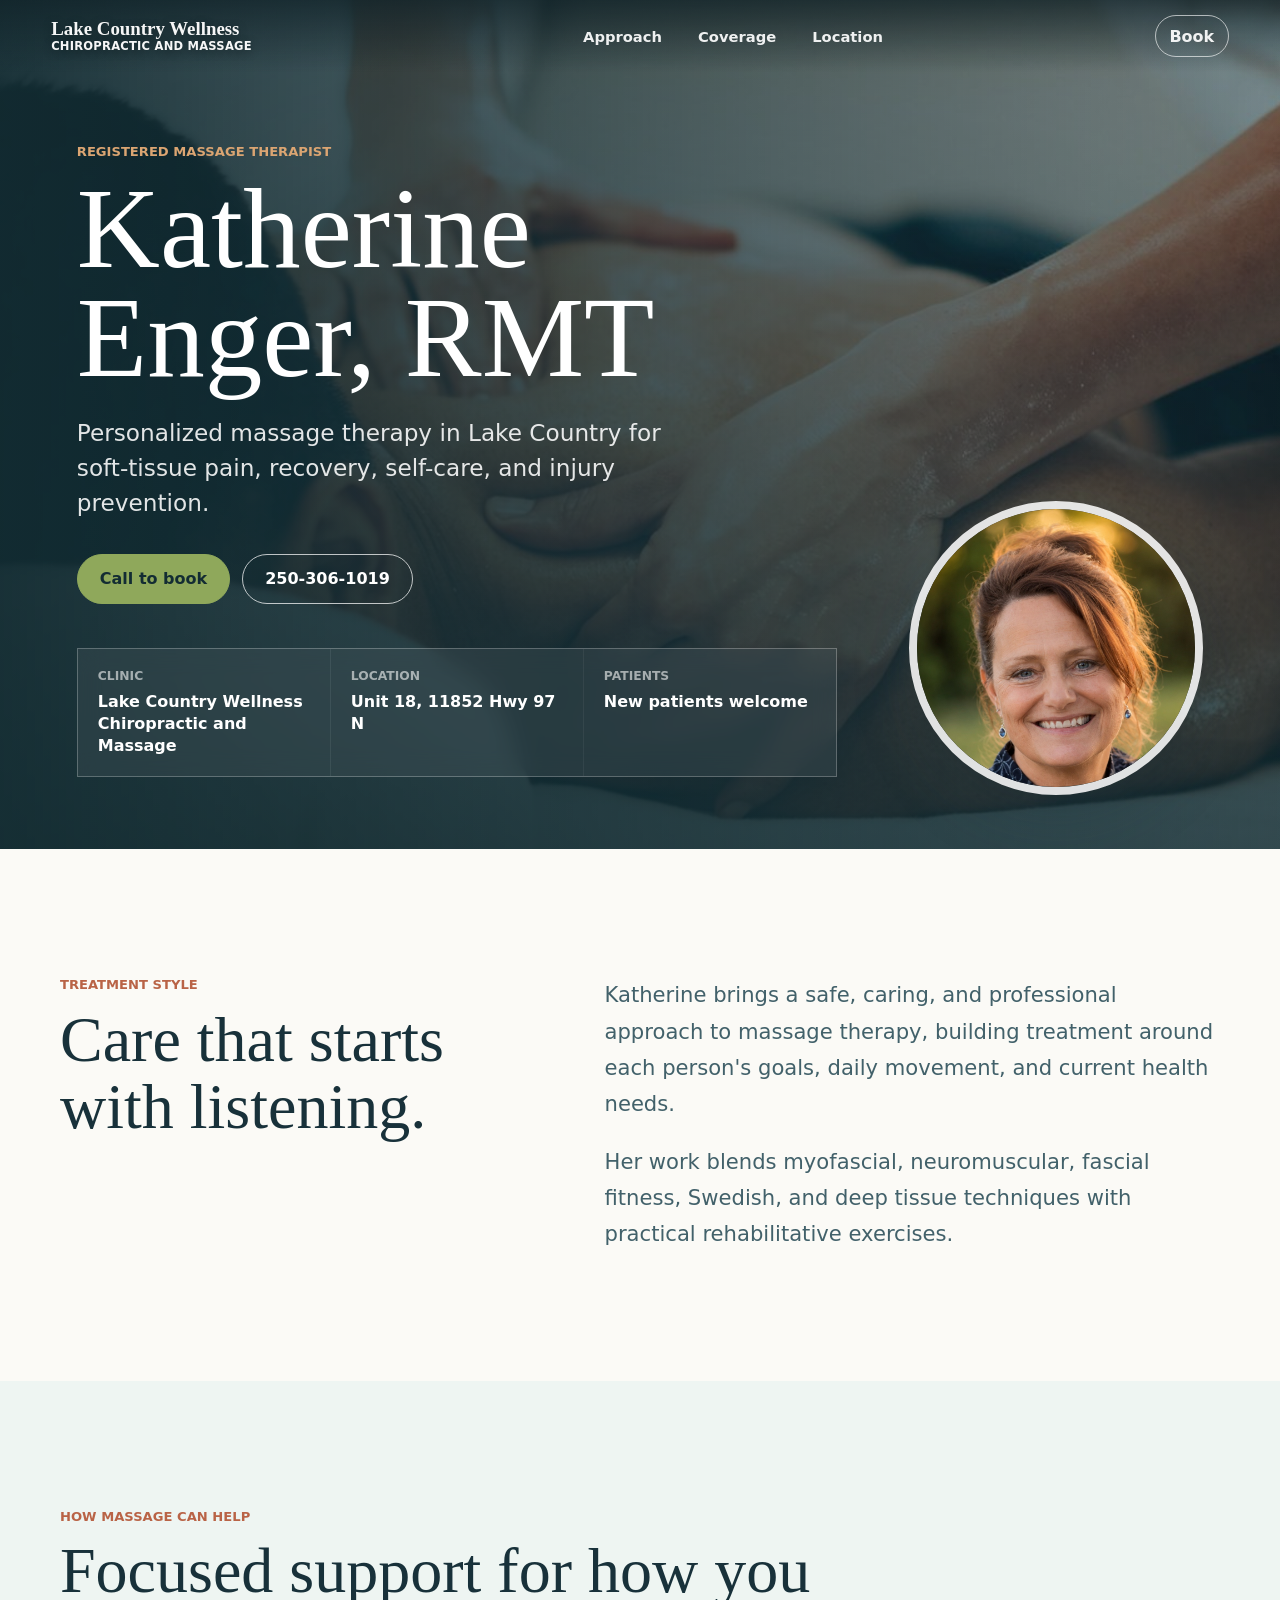
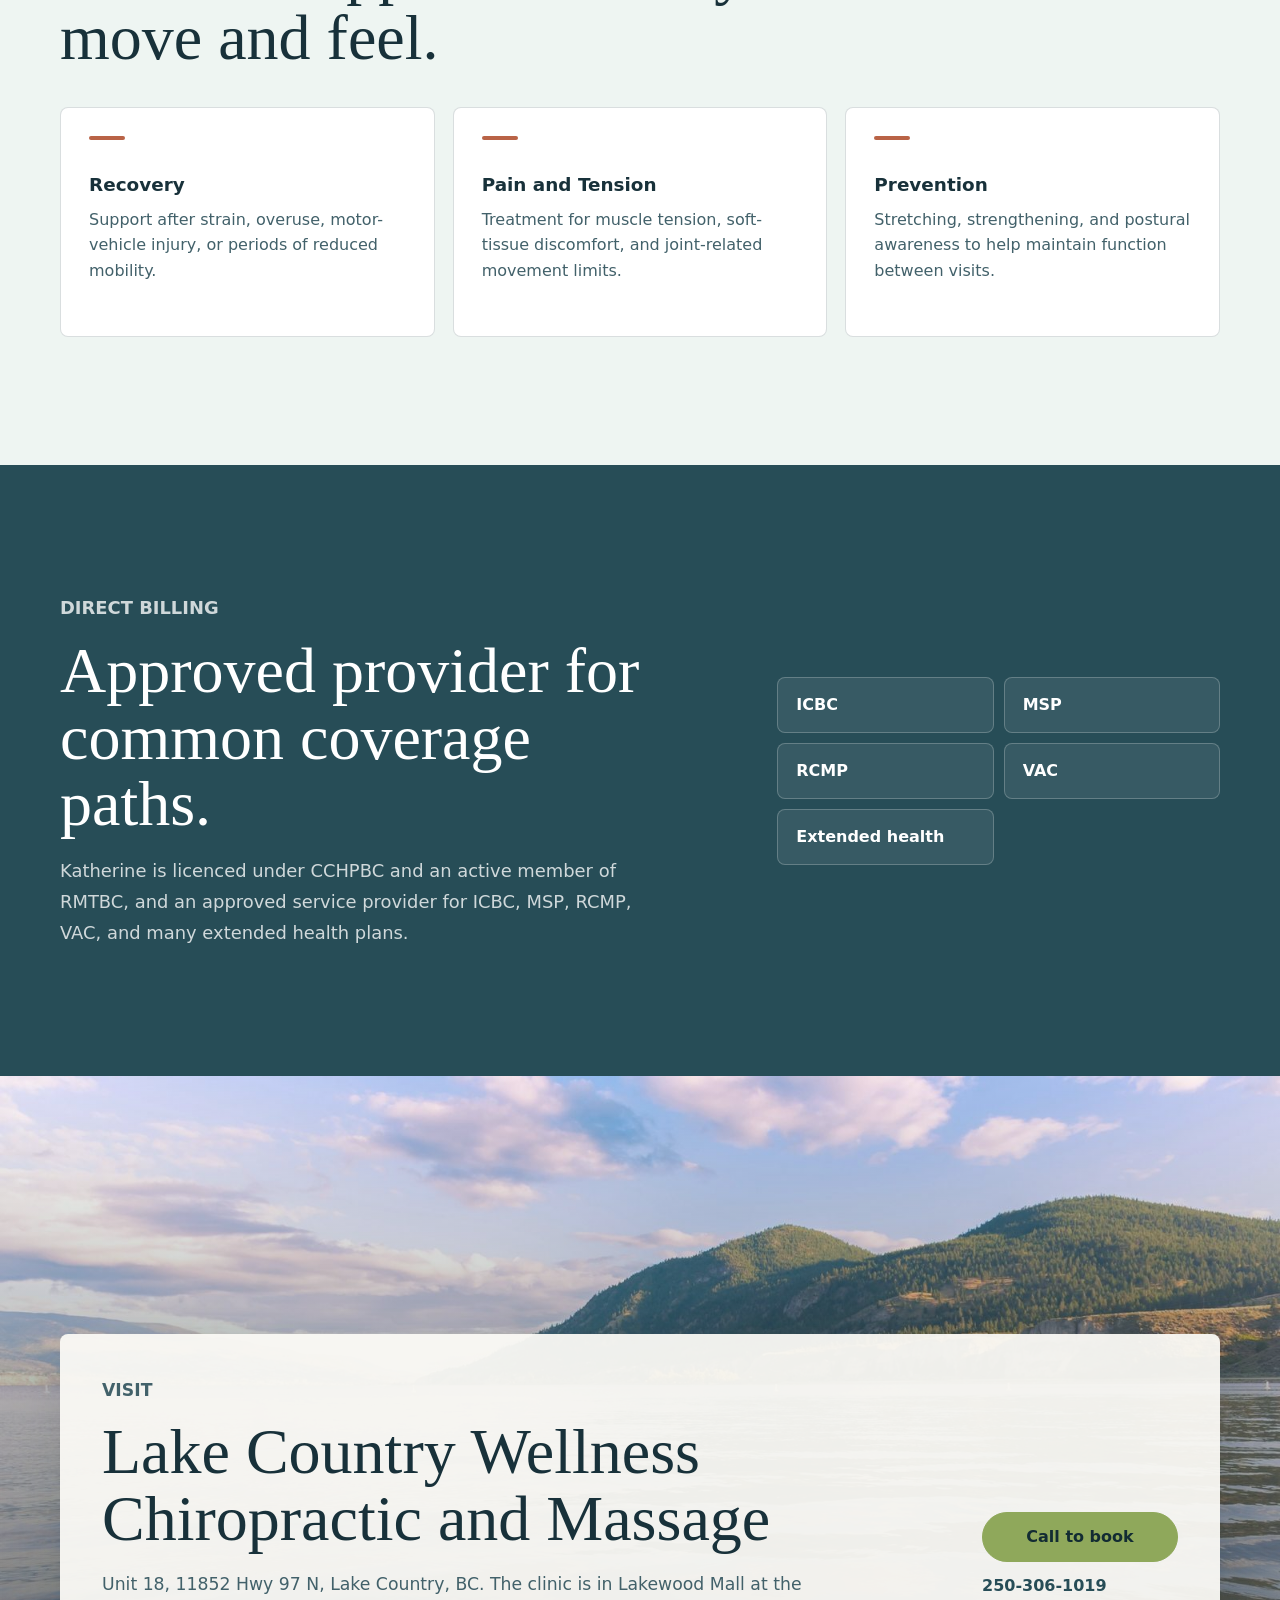
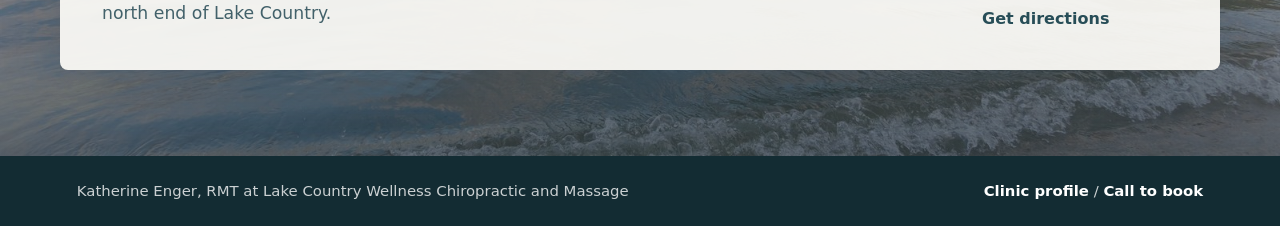
==== katherine-enger-rmt-single-file.html @ 4f6250fb "Add files via upload" ====
<!doctype html>
<html lang="en-CA">
  <head>
    <meta charset="utf-8">
    <meta name="viewport" content="width=device-width, initial-scale=1">
    <title>Katherine Enger, RMT | Lake Country Massage Therapy</title>
    <meta
      name="description"
      content="Registered massage therapy with Katherine Enger, RMT at Lake Country Wellness Chiropractic and Massage in Lake Country, BC."
    >
    <meta property="og:title" content="Katherine Enger, RMT">
    <meta
      property="og:description"
      content="Personalized registered massage therapy in Lake Country, BC."
    >
    <meta property="og:type" content="website">
    <meta property="og:image" content="[data-uri]">
    <link rel="icon" href="[data-uri]">
    <style>
:root {
  --ink: #18313a;
  --ink-soft: #42616a;
  --paper: #fbfaf6;
  --mist: #eef5f2;
  --sage: #8fa85b;
  --teal: #416c75;
  --teal-deep: #274d57;
  --clay: #b96346;
  --white: #ffffff;
  --line: rgba(24, 49, 58, 0.16);
  --shadow: 0 24px 60px rgba(24, 49, 58, 0.2);
}

* {
  box-sizing: border-box;
}

html {
  scroll-behavior: smooth;
}

body {
  margin: 0;
  background: var(--paper);
  color: var(--ink);
  font-family: Inter, ui-sans-serif, system-ui, -apple-system, BlinkMacSystemFont, "Segoe UI", sans-serif;
  letter-spacing: 0;
}

body::selection {
  background: var(--sage);
  color: var(--ink);
}

a {
  color: inherit;
  text-decoration: none;
}

img {
  display: block;
  max-width: 100%;
}

.site-header {
  position: fixed;
  top: 0;
  left: 0;
  z-index: 20;
  display: grid;
  grid-template-columns: auto 1fr auto;
  align-items: center;
  gap: 24px;
  width: 100%;
  min-height: 72px;
  padding: 14px clamp(18px, 4vw, 56px);
  color: var(--white);
  background: linear-gradient(180deg, rgba(16, 34, 40, 0.74), rgba(16, 34, 40, 0));
}

.brand {
  display: inline-flex;
  align-items: center;
  width: 260px;
  min-width: 210px;
}

.brand-text {
  display: grid;
  gap: 2px;
  color: rgba(255, 255, 255, 0.96);
  font-family: Georgia, "Times New Roman", serif;
  font-size: 1.18rem;
  font-weight: 700;
  line-height: 1;
  text-shadow: 0 2px 10px rgba(0, 0, 0, 0.35);
}

.brand-text small {
  font-family: Inter, ui-sans-serif, system-ui, -apple-system, BlinkMacSystemFont, "Segoe UI", sans-serif;
  font-size: 0.72rem;
  font-weight: 800;
  letter-spacing: 0.02em;
  text-transform: uppercase;
}

nav {
  display: flex;
  justify-content: center;
  gap: clamp(18px, 3vw, 36px);
  font-size: 0.92rem;
  font-weight: 700;
}

nav a,
.header-cta {
  opacity: 0.92;
}

nav a:hover,
.header-cta:hover,
.text-link:hover {
  opacity: 1;
  text-decoration: underline;
  text-underline-offset: 5px;
}

.header-cta {
  display: inline-flex;
  align-items: center;
  justify-content: center;
  min-width: 74px;
  min-height: 42px;
  border: 1px solid rgba(255, 255, 255, 0.68);
  border-radius: 999px;
  font-weight: 800;
}

.hero {
  position: relative;
  min-height: 88vh;
  padding: clamp(112px, 16vh, 180px) clamp(20px, 6vw, 84px) clamp(56px, 8vh, 96px);
  overflow: hidden;
  color: var(--white);
}

.hero-bg,
.hero-overlay {
  position: absolute;
  inset: 0;
}

.hero-bg {
  background-image: url("[data-uri]");
  background-position: center;
  background-size: cover;
  transform: scale(1.02);
}

.hero-overlay {
  background:
    linear-gradient(90deg, rgba(18, 43, 49, 0.92), rgba(18, 43, 49, 0.64) 44%, rgba(18, 43, 49, 0.2)),
    linear-gradient(180deg, rgba(18, 43, 49, 0.18), rgba(18, 43, 49, 0.78));
}

.hero-content {
  position: relative;
  z-index: 2;
  max-width: 820px;
}

.eyebrow {
  margin: 0 0 14px;
  color: var(--clay);
  font-size: 0.82rem;
  font-weight: 900;
  line-height: 1.2;
  text-transform: uppercase;
}

.hero .eyebrow {
  color: #dba572;
}

h1,
h2,
h3,
p {
  margin-top: 0;
}

h1 {
  max-width: 760px;
  margin-bottom: 22px;
  font-family: Georgia, "Times New Roman", serif;
  font-size: clamp(3.4rem, 9vw, 8.6rem);
  font-weight: 500;
  line-height: 0.95;
  letter-spacing: 0;
}

h2 {
  margin-bottom: 18px;
  font-family: Georgia, "Times New Roman", serif;
  font-size: clamp(2.25rem, 5vw, 4.35rem);
  font-weight: 500;
  line-height: 1.04;
  letter-spacing: 0;
}

h3 {
  margin-bottom: 10px;
  font-size: 1.15rem;
  line-height: 1.2;
  letter-spacing: 0;
}

.hero-copy {
  max-width: 620px;
  margin-bottom: 34px;
  font-size: clamp(1.12rem, 2vw, 1.45rem);
  line-height: 1.52;
  color: rgba(255, 255, 255, 0.88);
}

.hero-actions {
  display: flex;
  flex-wrap: wrap;
  gap: 12px;
  margin-bottom: 44px;
}

.button {
  display: inline-flex;
  align-items: center;
  justify-content: center;
  min-height: 50px;
  padding: 0 22px;
  border-radius: 999px;
  font-weight: 900;
  line-height: 1;
  transition: transform 160ms ease, background-color 160ms ease, border-color 160ms ease;
}

.button:hover {
  transform: translateY(-1px);
}

.button.primary {
  border: 1px solid var(--sage);
  background: var(--sage);
  color: #132c33;
}

.button.secondary {
  border: 1px solid rgba(255, 255, 255, 0.72);
  color: var(--white);
}

.hero-facts {
  display: grid;
  grid-template-columns: repeat(3, minmax(0, 1fr));
  gap: 1px;
  max-width: 760px;
  margin: 0;
  border: 1px solid rgba(255, 255, 255, 0.2);
  background: rgba(255, 255, 255, 0.12);
  backdrop-filter: blur(12px);
}

.hero-facts div {
  min-height: 96px;
  padding: 20px;
  background: rgba(14, 35, 41, 0.28);
}

.hero-facts dt {
  margin-bottom: 8px;
  color: rgba(255, 255, 255, 0.58);
  font-size: 0.77rem;
  font-weight: 900;
  text-transform: uppercase;
}

.hero-facts dd {
  margin: 0;
  font-weight: 800;
  line-height: 1.35;
}

.portrait {
  position: absolute;
  right: clamp(22px, 6vw, 88px);
  bottom: clamp(22px, 6vh, 70px);
  z-index: 3;
  width: clamp(172px, 23vw, 300px);
  margin: 0;
  border: 8px solid rgba(255, 255, 255, 0.86);
  border-radius: 999px;
  box-shadow: var(--shadow);
  overflow: hidden;
}

.section {
  padding: clamp(70px, 10vw, 132px) 0;
}

.section-inner {
  width: min(1160px, calc(100% - 40px));
  margin: 0 auto;
}

.two-column {
  display: grid;
  grid-template-columns: minmax(0, 0.85fr) minmax(0, 1.15fr);
  gap: clamp(32px, 7vw, 96px);
  align-items: start;
}

.lead-copy {
  color: var(--ink-soft);
  font-size: clamp(1.05rem, 2vw, 1.32rem);
  line-height: 1.72;
}

.lead-copy p:last-child,
.coverage-copy p:last-child,
.location-panel p:last-child,
.service-card p:last-child,
.site-footer p:last-child {
  margin-bottom: 0;
}

.services {
  background: var(--mist);
}

.section-heading {
  max-width: 760px;
  margin-bottom: 36px;
}

.service-grid {
  display: grid;
  grid-template-columns: repeat(3, minmax(0, 1fr));
  gap: 18px;
}

.service-card {
  min-height: 230px;
  padding: 28px;
  border: 1px solid var(--line);
  border-radius: 8px;
  background: var(--white);
}

.service-icon {
  display: block;
  width: 36px;
  height: 4px;
  margin-bottom: 34px;
  border-radius: 99px;
  background: var(--clay);
}

.service-card p {
  color: var(--ink-soft);
  line-height: 1.62;
}

.coverage {
  background: var(--teal-deep);
  color: var(--white);
}

.coverage-layout {
  display: grid;
  grid-template-columns: minmax(0, 1fr) minmax(280px, 0.72fr);
  gap: clamp(32px, 8vw, 110px);
  align-items: center;
}

.coverage-copy p {
  max-width: 700px;
  color: rgba(255, 255, 255, 0.78);
  font-size: 1.12rem;
  line-height: 1.72;
}

.coverage-list {
  display: grid;
  grid-template-columns: repeat(2, minmax(0, 1fr));
  gap: 10px;
  margin: 0;
  padding: 0;
  list-style: none;
}

.coverage-list li {
  min-height: 56px;
  padding: 17px 18px;
  border: 1px solid rgba(255, 255, 255, 0.22);
  border-radius: 8px;
  background: rgba(255, 255, 255, 0.08);
  font-weight: 850;
}

.location {
  position: relative;
  min-height: 680px;
  display: grid;
  align-items: end;
  padding: 0;
  overflow: hidden;
}

.location-photo {
  position: absolute;
  inset: 0;
  background-image:
    linear-gradient(180deg, rgba(251, 250, 246, 0.14), rgba(24, 49, 58, 0.68)),
    url("[data-uri]");
  background-position: center;
  background-size: cover;
}

.location-panel {
  position: relative;
  z-index: 2;
  display: grid;
  grid-template-columns: minmax(0, 1fr) auto;
  gap: 28px;
  align-items: end;
  margin-bottom: clamp(36px, 8vw, 86px);
  padding: clamp(26px, 4vw, 42px);
  border-radius: 8px;
  background: rgba(251, 250, 246, 0.94);
  box-shadow: var(--shadow);
}

.location-panel p {
  max-width: 740px;
  color: var(--ink-soft);
  font-size: 1.08rem;
  line-height: 1.68;
}

.contact-stack {
  display: grid;
  justify-items: start;
  gap: 14px;
  min-width: 196px;
}

.contact-stack .button {
  width: 100%;
}

.text-link {
  color: var(--teal-deep);
  font-weight: 900;
}

.site-footer {
  display: flex;
  flex-wrap: wrap;
  justify-content: space-between;
  gap: 14px;
  padding: 26px clamp(20px, 6vw, 84px);
  color: rgba(255, 255, 255, 0.78);
  background: #132c33;
  font-size: 0.93rem;
}

.site-footer p {
  margin: 0;
}

.site-footer a {
  color: var(--white);
  font-weight: 800;
}

@media (max-width: 920px) {
  .site-header {
    grid-template-columns: auto 1fr;
    min-height: 66px;
  }

  .brand {
    width: 220px;
    min-width: 180px;
  }

  nav {
    display: none;
  }

  .header-cta {
    justify-self: end;
  }

  .hero {
    min-height: auto;
    padding-top: 112px;
  }

  .hero-overlay {
    background:
      linear-gradient(180deg, rgba(18, 43, 49, 0.88), rgba(18, 43, 49, 0.5) 48%, rgba(18, 43, 49, 0.86)),
      linear-gradient(90deg, rgba(18, 43, 49, 0.64), rgba(18, 43, 49, 0.34));
  }

  .portrait {
    position: relative;
    right: auto;
    bottom: auto;
    width: min(240px, 62vw);
    margin: 38px 0 0;
  }

  .hero-facts,
  .service-grid,
  .coverage-layout,
  .location-panel,
  .two-column {
    grid-template-columns: 1fr;
  }

  .location-panel {
    align-items: start;
  }
}

@media (max-width: 600px) {
  .site-header {
    gap: 12px;
    padding: 12px 16px;
  }

  .brand {
    width: 190px;
    min-width: 0;
  }

  .brand-text {
    font-size: 1rem;
  }

  .brand-text small {
    font-size: 0.62rem;
  }

  .header-cta {
    min-width: 66px;
    min-height: 40px;
  }

  .hero {
    padding: 100px 18px 48px;
  }

  h1 {
    font-size: 3.35rem;
  }

  .button {
    width: 100%;
  }

  .hero-facts div {
    min-height: 82px;
    padding: 16px;
  }

  .section-inner {
    width: min(100% - 32px, 1160px);
  }

  .section {
    padding: 58px 0;
  }

  .service-card {
    min-height: 0;
  }

  .coverage-list {
    grid-template-columns: 1fr;
  }

  .location {
    min-height: 640px;
  }

  .location-panel {
    margin-bottom: 22px;
    padding: 24px;
  }
}

</style>
  </head>
  <body>
    <header class="site-header" aria-label="Primary">
      <a class="brand" href="#top" aria-label="Katherine Enger, RMT home">
        <span class="brand-text">
          Lake Country Wellness
          <small>Chiropractic and Massage</small>
        </span>
      </a>
      <nav aria-label="Page sections">
        <a href="#approach">Approach</a>
        <a href="#coverage">Coverage</a>
        <a href="#location">Location</a>
      </nav>
      <a class="header-cta" href="tel:+12503061019">Book</a>
    </header>

    <main id="top">
      <section class="hero" aria-labelledby="hero-title">
        <div class="hero-bg" role="img" aria-label="Registered massage therapy treatment"></div>
        <div class="hero-overlay"></div>
        <div class="hero-content">
          <p class="eyebrow">Registered Massage Therapist</p>
          <h1 id="hero-title">Katherine Enger, RMT</h1>
          <p class="hero-copy">
            Personalized massage therapy in Lake Country for soft-tissue pain,
            recovery, self-care, and injury prevention.
          </p>
          <div class="hero-actions" aria-label="Booking actions">
            <a class="button primary" href="tel:+12503061019">Call to book</a>
            <a class="button secondary" href="tel:+12503061019">250-306-1019</a>
          </div>
          <dl class="hero-facts" aria-label="Practice details">
            <div>
              <dt>Clinic</dt>
              <dd>Lake Country Wellness Chiropractic and Massage</dd>
            </div>
            <div>
              <dt>Location</dt>
              <dd>Unit 18, 11852 Hwy 97 N</dd>
            </div>
            <div>
              <dt>Patients</dt>
              <dd>New patients welcome</dd>
            </div>
          </dl>
        </div>
        <figure class="portrait">
          <img src="[data-uri]" alt="Katherine Enger, registered massage therapist">
        </figure>
      </section>

      <section id="approach" class="section intro">
        <div class="section-inner two-column">
          <div>
            <p class="eyebrow">Treatment Style</p>
            <h2>Care that starts with listening.</h2>
          </div>
          <div class="lead-copy">
            <p>
              Katherine brings a safe, caring, and professional approach to massage
              therapy, building treatment around each person's goals, daily movement,
              and current health needs.
            </p>
            <p>
              Her work blends myofascial, neuromuscular, fascial fitness, Swedish,
              and deep tissue techniques with practical rehabilitative exercises.
            </p>
          </div>
        </div>
      </section>

      <section class="section services" aria-labelledby="services-title">
        <div class="section-inner">
          <div class="section-heading">
            <p class="eyebrow">How Massage Can Help</p>
            <h2 id="services-title">Focused support for how you move and feel.</h2>
          </div>
          <div class="service-grid">
            <article class="service-card">
              <span class="service-icon" aria-hidden="true"></span>
              <h3>Recovery</h3>
              <p>Support after strain, overuse, motor-vehicle injury, or periods of reduced mobility.</p>
            </article>
            <article class="service-card">
              <span class="service-icon" aria-hidden="true"></span>
              <h3>Pain and Tension</h3>
              <p>Treatment for muscle tension, soft-tissue discomfort, and joint-related movement limits.</p>
            </article>
            <article class="service-card">
              <span class="service-icon" aria-hidden="true"></span>
              <h3>Prevention</h3>
              <p>Stretching, strengthening, and postural awareness to help maintain function between visits.</p>
            </article>
          </div>
        </div>
      </section>

      <section id="coverage" class="section coverage" aria-labelledby="coverage-title">
        <div class="section-inner coverage-layout">
          <div class="coverage-copy">
            <p class="eyebrow">Direct Billing</p>
            <h2 id="coverage-title">Approved provider for common coverage paths.</h2>
            <p>
              Katherine is licenced under CCHPBC and an active member of RMTBC,
              and an approved service provider for ICBC, MSP, RCMP, VAC, and many
              extended health plans.
            </p>
          </div>
          <ul class="coverage-list" aria-label="Coverage options">
            <li>ICBC</li>
            <li>MSP</li>
            <li>RCMP</li>
            <li>VAC</li>
            <li>Extended health</li>
          </ul>
        </div>
      </section>

      <section id="location" class="section location" aria-labelledby="location-title">
        <div class="location-photo" role="img" aria-label="Okanagan lake landscape"></div>
        <div class="section-inner location-panel">
          <div>
            <p class="eyebrow">Visit</p>
            <h2 id="location-title">Lake Country Wellness Chiropractic and Massage</h2>
            <p>
              Unit 18, 11852 Hwy 97 N, Lake Country, BC. The clinic is in Lakewood
              Mall at the north end of Lake Country.
            </p>
          </div>
          <div class="contact-stack">
            <a class="button primary" href="tel:+12503061019">Call to book</a>
            <a class="text-link" href="tel:+12503061019">250-306-1019</a>
            <a
              class="text-link"
              href="https://www.google.com/maps/search/?api=1&query=Unit+18+11852+HWY+97+N+Lake+Country+BC+V4V+1E3"
            >Get directions</a>
          </div>
        </div>
      </section>
    </main>

    <footer class="site-footer">
      <p>Katherine Enger, RMT at Lake Country Wellness Chiropractic and Massage</p>
      <p>
        <a href="https://lakecountryspineandwellness.com/therapists">Clinic profile</a>
        <span aria-hidden="true"> / </span>
        <a href="tel:+12503061019">Call to book</a>
      </p>
    </footer>
  </body>
</html>
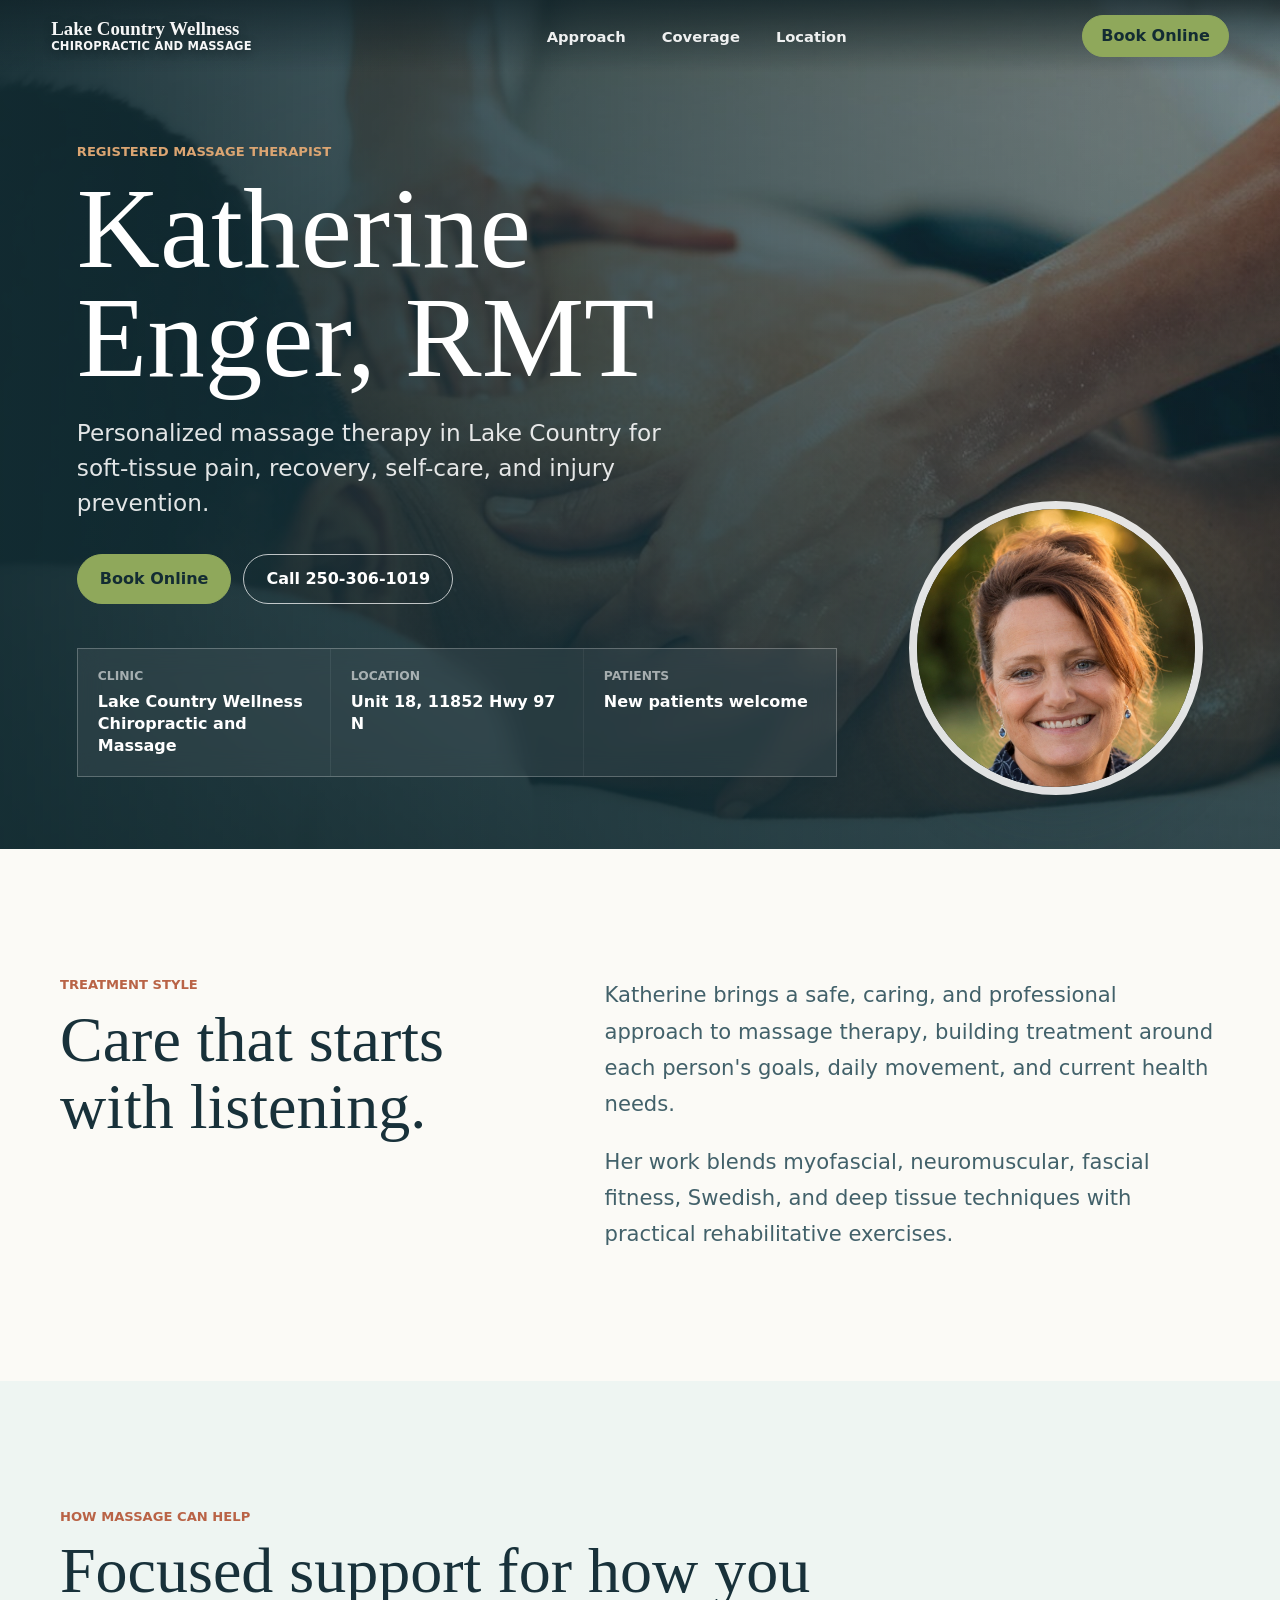
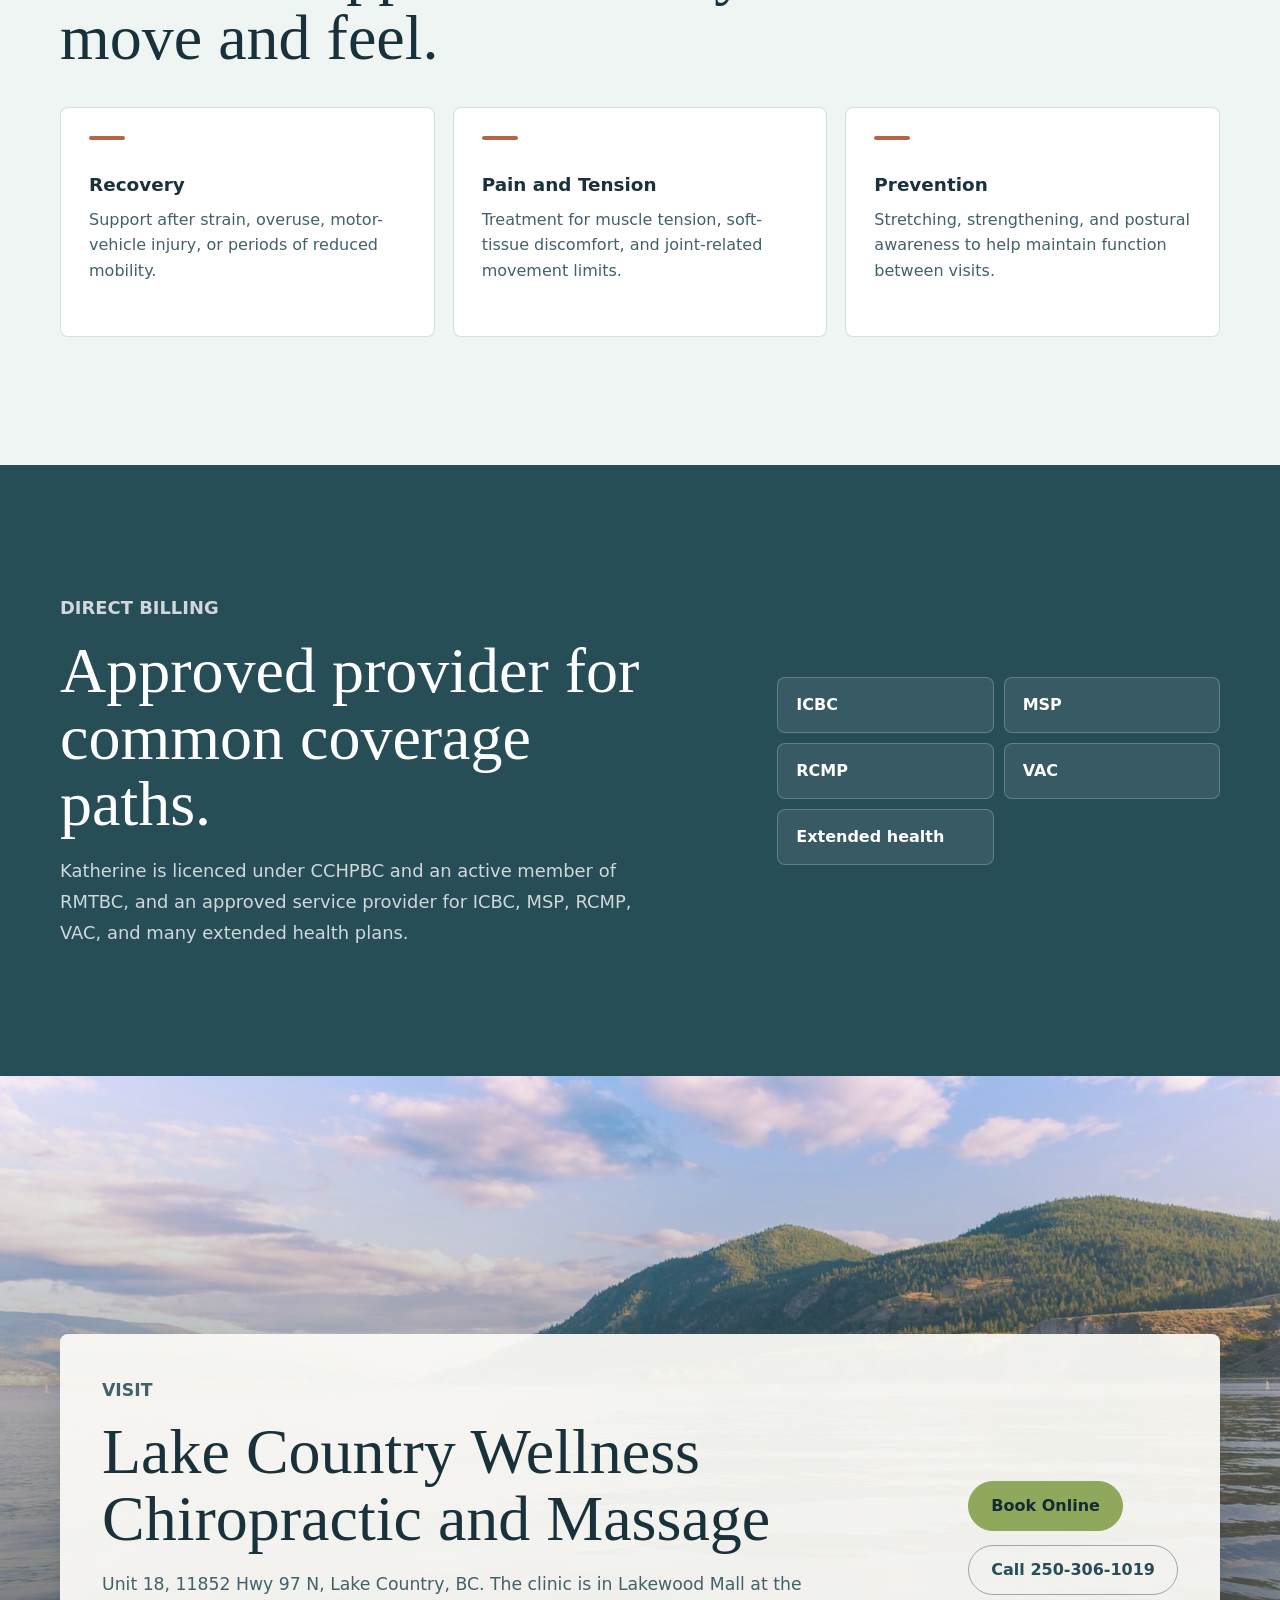
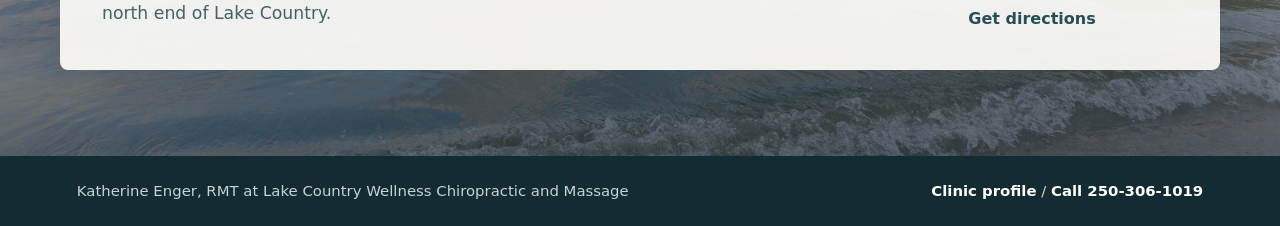
==== commit 5343314f: "Fix asset paths and booking links" ====
--- a/katherine-enger-rmt-single-file.html
+++ b/katherine-enger-rmt-single-file.html
@@ -112,13 +112,11 @@
   font-weight: 700;
 }
 
-nav a,
-.header-cta {
+nav a {
   opacity: 0.92;
 }
 
 nav a:hover,
-.header-cta:hover,
 .text-link:hover {
   opacity: 1;
   text-decoration: underline;
@@ -129,11 +127,23 @@
   display: inline-flex;
   align-items: center;
   justify-content: center;
-  min-width: 74px;
+  min-width: 0;
   min-height: 42px;
-  border: 1px solid rgba(255, 255, 255, 0.68);
+  padding: 0 18px;
+  border: 1px solid var(--sage);
   border-radius: 999px;
-  font-weight: 800;
+  background: var(--sage);
+  color: #132c33;
+  font-weight: 900;
+  line-height: 1;
+  white-space: nowrap;
+  transition: transform 160ms ease, background-color 160ms ease, border-color 160ms ease;
+}
+
+.header-cta:hover {
+  opacity: 1;
+  text-decoration: none;
+  transform: translateY(-1px);
 }
 
 .hero {
@@ -239,6 +249,7 @@
   border-radius: 999px;
   font-weight: 900;
   line-height: 1;
+  white-space: nowrap;
   transition: transform 160ms ease, background-color 160ms ease, border-color 160ms ease;
 }
 
@@ -246,14 +257,17 @@
   transform: translateY(-1px);
 }
 
-.button.primary {
+.button.primary,
+.button.booking-button {
   border: 1px solid var(--sage);
   background: var(--sage);
   color: #132c33;
 }
 
-.button.secondary {
+.button.secondary,
+.button.call-button {
   border: 1px solid rgba(255, 255, 255, 0.72);
+  background: transparent;
   color: var(--white);
 }
 
@@ -453,7 +467,12 @@
 }
 
 .contact-stack .button {
-  width: 100%;
+  width: auto;
+}
+
+.location-panel .button.call-button {
+  border-color: rgba(39, 77, 87, 0.44);
+  color: var(--teal-deep);
 }
 
 .text-link {
@@ -552,8 +571,10 @@
   }
 
   .header-cta {
-    min-width: 66px;
+    min-width: 0;
     min-height: 40px;
+    padding: 0 14px;
+    font-size: 0.9rem;
   }
 
   .hero {
@@ -614,7 +635,7 @@
         <a href="#coverage">Coverage</a>
         <a href="#location">Location</a>
       </nav>
-      <a class="header-cta" href="tel:+12503061019">Book</a>
+      <a class="header-cta" href="https://katherineengerrmt.janeapp.com/" target="_blank" rel="noopener noreferrer">Book Online</a>
     </header>
 
     <main id="top">
@@ -629,8 +650,8 @@
             recovery, self-care, and injury prevention.
           </p>
           <div class="hero-actions" aria-label="Booking actions">
-            <a class="button primary" href="tel:+12503061019">Call to book</a>
-            <a class="button secondary" href="tel:+12503061019">250-306-1019</a>
+            <a class="button primary booking-button" href="https://katherineengerrmt.janeapp.com/" target="_blank" rel="noopener noreferrer">Book Online</a>
+            <a class="button secondary call-button" href="tel:+12503061019">Call 250-306-1019</a>
           </div>
           <dl class="hero-facts" aria-label="Practice details">
             <div>
@@ -731,8 +752,8 @@
             </p>
           </div>
           <div class="contact-stack">
-            <a class="button primary" href="tel:+12503061019">Call to book</a>
-            <a class="text-link" href="tel:+12503061019">250-306-1019</a>
+            <a class="button primary booking-button" href="https://katherineengerrmt.janeapp.com/" target="_blank" rel="noopener noreferrer">Book Online</a>
+            <a class="button secondary call-button" href="tel:+12503061019">Call 250-306-1019</a>
             <a
               class="text-link"
               href="https://www.google.com/maps/search/?api=1&query=Unit+18+11852+HWY+97+N+Lake+Country+BC+V4V+1E3"
@@ -747,7 +768,7 @@
       <p>
         <a href="https://lakecountryspineandwellness.com/therapists">Clinic profile</a>
         <span aria-hidden="true"> / </span>
-        <a href="tel:+12503061019">Call to book</a>
+        <a href="tel:+12503061019">Call 250-306-1019</a>
       </p>
     </footer>
   </body>
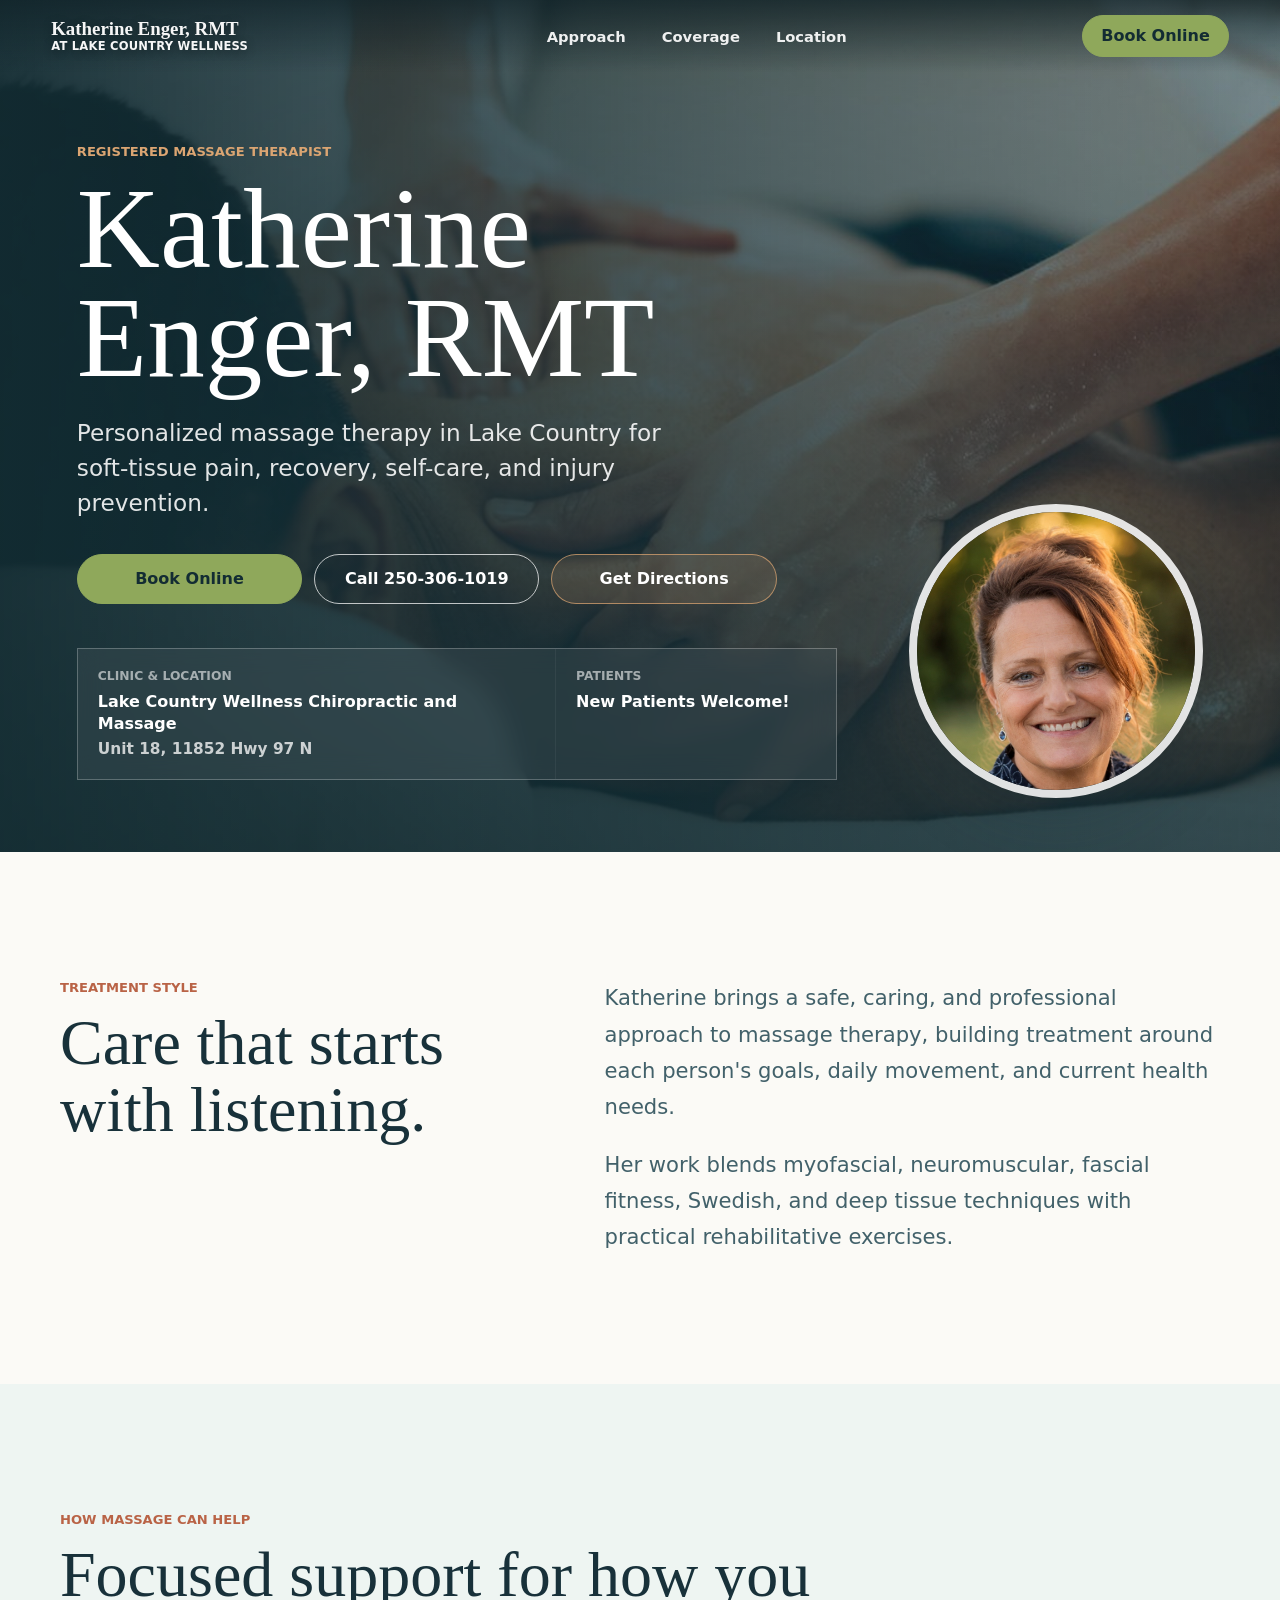
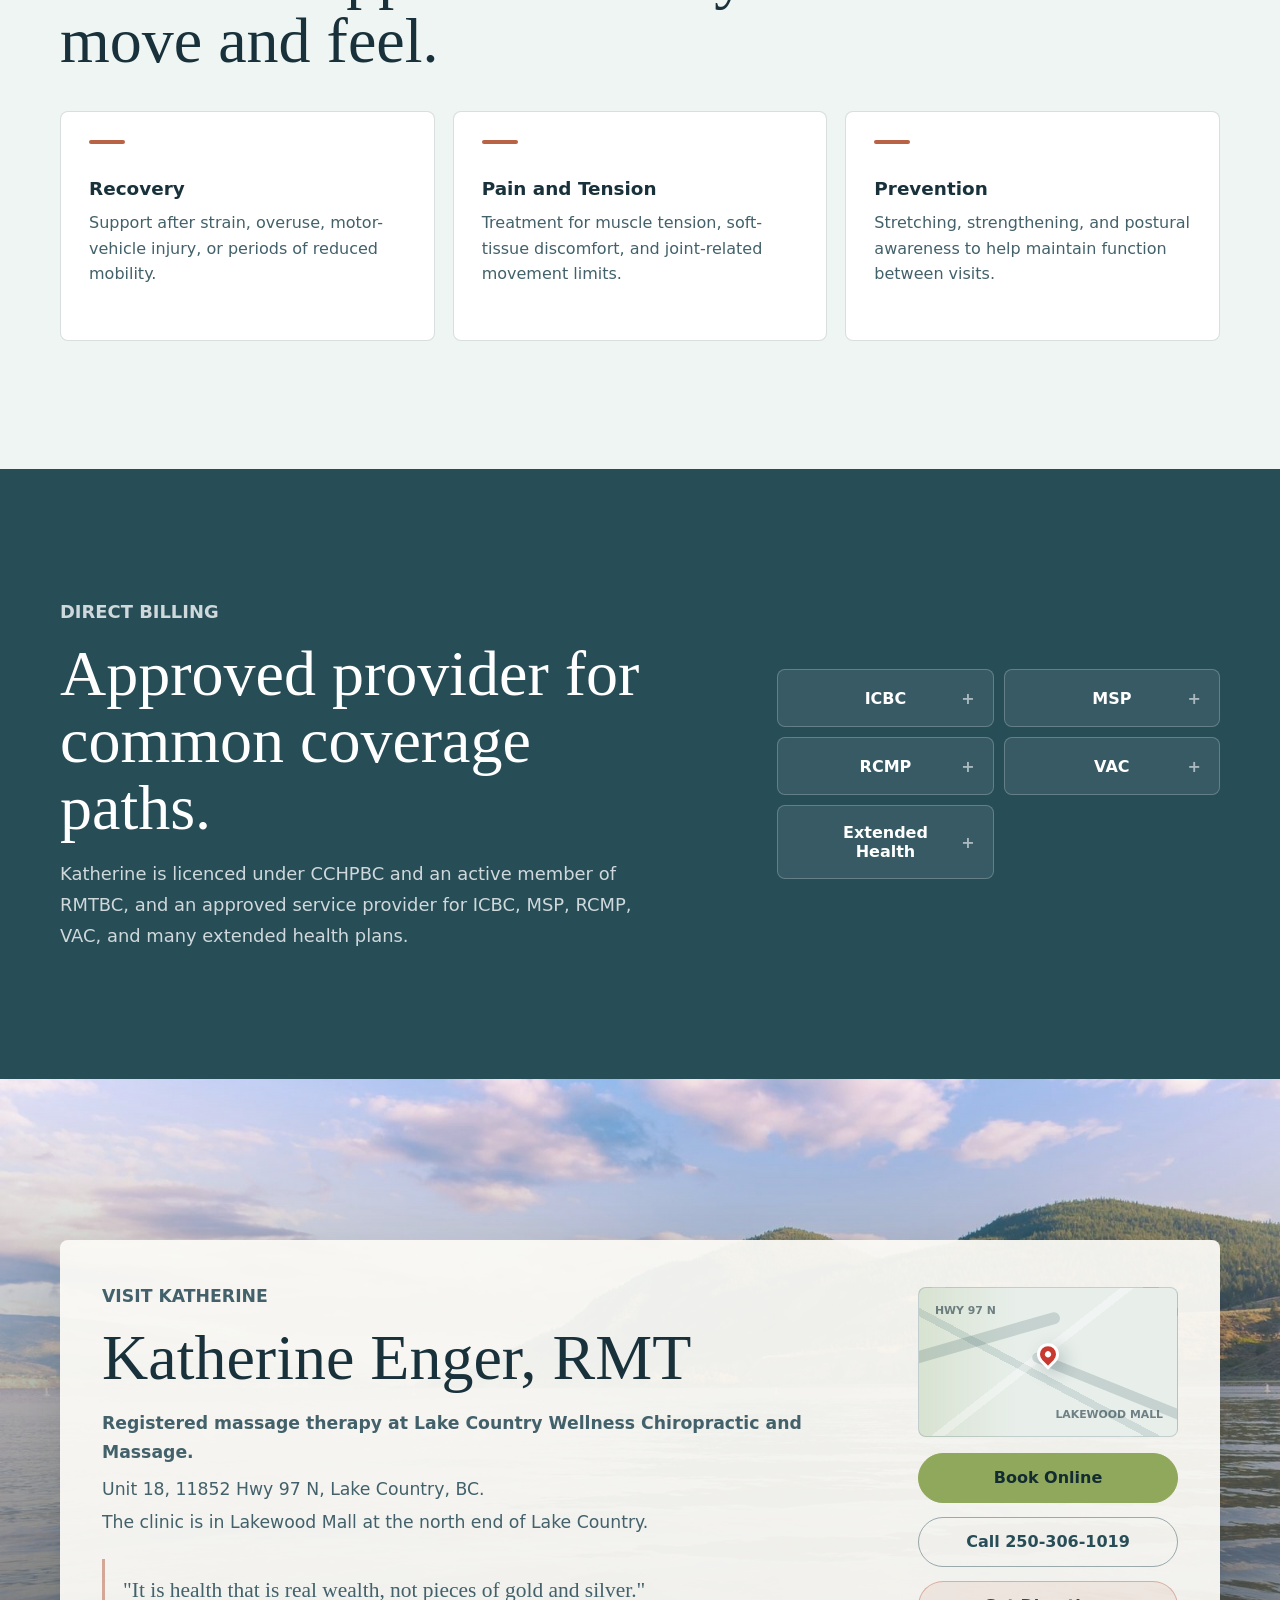
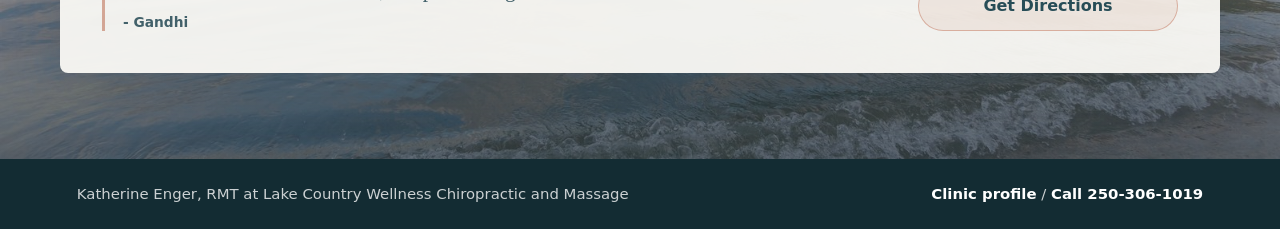
==== commit fbe89220: "Update Katherine RMT landing page content" ====
--- a/katherine-enger-rmt-single-file.html
+++ b/katherine-enger-rmt-single-file.html
@@ -234,9 +234,10 @@
 }
 
 .hero-actions {
-  display: flex;
-  flex-wrap: wrap;
+  display: grid;
+  grid-template-columns: repeat(3, minmax(0, 1fr));
   gap: 12px;
+  max-width: 700px;
   margin-bottom: 44px;
 }
 
@@ -271,9 +272,21 @@
   color: var(--white);
 }
 
+.button.tertiary,
+.button.directions-button {
+  border: 1px solid rgba(219, 165, 114, 0.72);
+  background: rgba(219, 165, 114, 0.14);
+  color: var(--white);
+}
+
+.hero-actions .button {
+  width: 100%;
+  min-width: 0;
+}
+
 .hero-facts {
   display: grid;
-  grid-template-columns: repeat(3, minmax(0, 1fr));
+  grid-template-columns: minmax(0, 1.45fr) minmax(0, 0.85fr);
   gap: 1px;
   max-width: 760px;
   margin: 0;
@@ -300,6 +313,21 @@
   margin: 0;
   font-weight: 800;
   line-height: 1.35;
+}
+
+.hero-map-link {
+  display: grid;
+  gap: 4px;
+}
+
+.hero-map-link span {
+  color: rgba(255, 255, 255, 0.76);
+  font-size: 0.96rem;
+}
+
+.hero-map-link:hover {
+  text-decoration: underline;
+  text-underline-offset: 4px;
 }
 
 .portrait {
@@ -412,11 +440,64 @@
 
 .coverage-list li {
   min-height: 56px;
-  padding: 17px 18px;
   border: 1px solid rgba(255, 255, 255, 0.22);
   border-radius: 8px;
   background: rgba(255, 255, 255, 0.08);
   font-weight: 850;
+  overflow: hidden;
+}
+
+.coverage-item details {
+  height: 100%;
+}
+
+.coverage-item summary {
+  position: relative;
+  display: flex;
+  align-items: center;
+  justify-content: center;
+  min-height: 56px;
+  padding: 17px 42px;
+  cursor: pointer;
+  list-style: none;
+  text-align: center;
+}
+
+.coverage-item summary::-webkit-details-marker {
+  display: none;
+}
+
+.coverage-item summary::after {
+  content: "+";
+  position: absolute;
+  right: 18px;
+  top: 50%;
+  color: rgba(255, 255, 255, 0.58);
+  font-size: 1rem;
+  transform: translateY(-50%);
+}
+
+.coverage-item details[open] summary {
+  border-bottom: 1px solid rgba(255, 255, 255, 0.14);
+}
+
+.coverage-item details[open] summary::after {
+  content: "-";
+}
+
+.coverage-item summary:focus-visible {
+  outline: 2px solid rgba(219, 165, 114, 0.86);
+  outline-offset: -2px;
+}
+
+.coverage-detail {
+  margin: 0;
+  padding: 16px 18px 18px;
+  color: rgba(255, 255, 255, 0.74);
+  font-size: 0.92rem;
+  font-weight: 600;
+  line-height: 1.52;
+  text-align: left;
 }
 
 .location {
@@ -442,9 +523,10 @@
   position: relative;
   z-index: 2;
   display: grid;
-  grid-template-columns: minmax(0, 1fr) auto;
-  gap: 28px;
+  grid-template-columns: minmax(0, 1fr) minmax(220px, 260px);
+  gap: clamp(28px, 5vw, 52px);
   align-items: end;
+  scroll-margin-top: 92px;
   margin-bottom: clamp(36px, 8vw, 86px);
   padding: clamp(26px, 4vw, 42px);
   border-radius: 8px;
@@ -459,15 +541,147 @@
   line-height: 1.68;
 }
 
+.location-copy {
+  max-width: 780px;
+}
+
+.location-intro {
+  margin-bottom: 8px;
+  color: var(--ink);
+  font-weight: 800;
+}
+
+.location-address {
+  margin-bottom: 22px;
+}
+
+.location-address span {
+  display: block;
+}
+
+.location-address span + span {
+  margin-top: 4px;
+}
+
+.health-quote {
+  max-width: 620px;
+  margin: 0;
+  padding: 16px 0 0 18px;
+  border-left: 3px solid rgba(185, 99, 70, 0.52);
+  color: rgba(24, 49, 58, 0.7);
+}
+
+.health-quote p {
+  margin-bottom: 6px;
+  font-family: Georgia, "Times New Roman", serif;
+  font-size: clamp(1.1rem, 2vw, 1.34rem);
+  line-height: 1.45;
+}
+
+.health-quote cite {
+  color: var(--ink-soft);
+  font-size: 0.86rem;
+  font-style: normal;
+  font-weight: 800;
+}
+
+.location-side {
+  display: grid;
+  gap: 16px;
+  width: 100%;
+  align-self: stretch;
+  align-content: end;
+}
+
+.map-preview {
+  position: relative;
+  display: block;
+  min-height: 150px;
+  border: 1px solid rgba(39, 77, 87, 0.2);
+  border-radius: 8px;
+  background:
+    linear-gradient(142deg, transparent 0 45%, rgba(255, 255, 255, 0.34) 45% 48%, transparent 48%),
+    linear-gradient(28deg, transparent 0 42%, rgba(65, 108, 117, 0.16) 42% 45%, transparent 45%),
+    linear-gradient(90deg, rgba(143, 168, 91, 0.18), transparent 38%),
+    #e8efeb;
+  overflow: hidden;
+}
+
+.map-preview::before,
+.map-preview::after {
+  content: "";
+  position: absolute;
+  border-radius: 999px;
+  background: rgba(39, 77, 87, 0.18);
+}
+
+.map-preview::before {
+  width: 170px;
+  height: 12px;
+  left: -26px;
+  top: 46px;
+  transform: rotate(-16deg);
+}
+
+.map-preview::after {
+  width: 210px;
+  height: 10px;
+  right: -58px;
+  bottom: 36px;
+  transform: rotate(22deg);
+}
+
+.map-road {
+  position: absolute;
+  z-index: 2;
+  color: rgba(24, 49, 58, 0.58);
+  font-size: 0.68rem;
+  font-weight: 900;
+  line-height: 1;
+  text-transform: uppercase;
+}
+
+.map-road-main {
+  left: 16px;
+  top: 18px;
+}
+
+.map-road-cross {
+  right: 14px;
+  bottom: 16px;
+}
+
+.map-pin {
+  position: absolute;
+  left: 50%;
+  top: 48%;
+  z-index: 3;
+  width: 22px;
+  height: 22px;
+  border: 3px solid var(--white);
+  border-radius: 50% 50% 50% 0;
+  background: #c83a2f;
+  box-shadow: 0 8px 18px rgba(24, 49, 58, 0.26);
+  transform: translate(-50%, -76%) rotate(-45deg);
+}
+
+.map-pin::after {
+  content: "";
+  position: absolute;
+  inset: 5px;
+  border-radius: 50%;
+  background: var(--white);
+}
+
 .contact-stack {
   display: grid;
-  justify-items: start;
+  justify-items: stretch;
   gap: 14px;
-  min-width: 196px;
+  width: 100%;
 }
 
 .contact-stack .button {
-  width: auto;
+  width: 100%;
 }
 
 .location-panel .button.call-button {
@@ -475,9 +689,10 @@
   color: var(--teal-deep);
 }
 
-.text-link {
+.location-panel .button.directions-button {
+  border-color: rgba(185, 99, 70, 0.42);
+  background: rgba(185, 99, 70, 0.09);
   color: var(--teal-deep);
-  font-weight: 900;
 }
 
 .site-footer {
@@ -549,6 +764,10 @@
   .location-panel {
     align-items: start;
   }
+
+  .location-side {
+    align-content: start;
+  }
 }
 
 @media (max-width: 600px) {
@@ -589,6 +808,10 @@
     width: 100%;
   }
 
+  .hero-actions {
+    grid-template-columns: 1fr;
+  }
+
   .hero-facts div {
     min-height: 82px;
     padding: 16px;
@@ -617,6 +840,10 @@
   .location-panel {
     margin-bottom: 22px;
     padding: 24px;
+  }
+
+  .map-preview {
+    min-height: 136px;
   }
 }
 
@@ -626,14 +853,14 @@
     <header class="site-header" aria-label="Primary">
       <a class="brand" href="#top" aria-label="Katherine Enger, RMT home">
         <span class="brand-text">
-          Lake Country Wellness
-          <small>Chiropractic and Massage</small>
+          Katherine Enger, RMT
+          <small>at Lake Country Wellness</small>
         </span>
       </a>
       <nav aria-label="Page sections">
         <a href="#approach">Approach</a>
         <a href="#coverage">Coverage</a>
-        <a href="#location">Location</a>
+        <a href="#location-card">Location</a>
       </nav>
       <a class="header-cta" href="https://katherineengerrmt.janeapp.com/" target="_blank" rel="noopener noreferrer">Book Online</a>
     </header>
@@ -652,19 +879,27 @@
           <div class="hero-actions" aria-label="Booking actions">
             <a class="button primary booking-button" href="https://katherineengerrmt.janeapp.com/" target="_blank" rel="noopener noreferrer">Book Online</a>
             <a class="button secondary call-button" href="tel:+12503061019">Call 250-306-1019</a>
+            <a class="button tertiary directions-button" href="https://www.google.com/maps/search/?api=1&query=Unit+18+11852+HWY+97+N+Lake+Country+BC+V4V+1E3" target="_blank" rel="noopener noreferrer">Get Directions</a>
           </div>
           <dl class="hero-facts" aria-label="Practice details">
             <div>
-              <dt>Clinic</dt>
-              <dd>Lake Country Wellness Chiropractic and Massage</dd>
-            </div>
-            <div>
-              <dt>Location</dt>
-              <dd>Unit 18, 11852 Hwy 97 N</dd>
+              <dt>Clinic &amp; Location</dt>
+              <dd>
+                <a
+                  class="hero-map-link"
+                  href="https://www.google.com/maps/search/?api=1&query=Unit+18+11852+HWY+97+N+Lake+Country+BC+V4V+1E3"
+                  target="_blank"
+                  rel="noopener noreferrer"
+                  aria-label="Open Lake Country Wellness Chiropractic and Massage in Google Maps"
+                >
+                  Lake Country Wellness Chiropractic and Massage
+                  <span>Unit 18, 11852 Hwy 97 N</span>
+                </a>
+              </dd>
             </div>
             <div>
               <dt>Patients</dt>
-              <dd>New patients welcome</dd>
+              <dd>New Patients Welcome!</dd>
             </div>
           </dl>
         </div>
@@ -731,33 +966,98 @@
             </p>
           </div>
           <ul class="coverage-list" aria-label="Coverage options">
-            <li>ICBC</li>
-            <li>MSP</li>
-            <li>RCMP</li>
-            <li>VAC</li>
-            <li>Extended health</li>
+            <li class="coverage-item">
+              <details>
+                <summary>ICBC</summary>
+                <p class="coverage-detail">
+                  Coverage related to a motor vehicle accident claim in British
+                  Columbia. RMT may be covered when treatment is approved or
+                  eligible under the ICBC claim.
+                </p>
+              </details>
+            </li>
+            <li class="coverage-item">
+              <details>
+                <summary>MSP</summary>
+                <p class="coverage-detail">
+                  Medical Services Plan of BC. This is provincial health
+                  coverage. MSP generally does not broadly cover RMT for most
+                  people, but limited supplementary benefits may apply for
+                  eligible low-income residents.
+                </p>
+              </details>
+            </li>
+            <li class="coverage-item">
+              <details>
+                <summary>RCMP</summary>
+                <p class="coverage-detail">
+                  Coverage for Royal Canadian Mounted Police members, usually
+                  through federal or occupational health benefits. RMT coverage
+                  depends on the member's plan rules.
+                </p>
+              </details>
+            </li>
+            <li class="coverage-item">
+              <details>
+                <summary>VAC</summary>
+                <p class="coverage-detail">
+                  Veterans Affairs Canada. RMT may be covered for eligible
+                  veterans if it relates to approved benefits or treatment
+                  programs.
+                </p>
+              </details>
+            </li>
+            <li class="coverage-item">
+              <details>
+                <summary>Extended Health</summary>
+                <p class="coverage-detail">
+                  Private or employer-sponsored benefits, such as Canada Life,
+                  Sun Life, Manulife, Blue Cross, and similar plans. RMT is
+                  commonly covered up to an annual maximum, often requiring the
+                  therapist to be registered.
+                </p>
+              </details>
+            </li>
           </ul>
         </div>
       </section>
 
       <section id="location" class="section location" aria-labelledby="location-title">
         <div class="location-photo" role="img" aria-label="Okanagan lake landscape"></div>
-        <div class="section-inner location-panel">
-          <div>
-            <p class="eyebrow">Visit</p>
-            <h2 id="location-title">Lake Country Wellness Chiropractic and Massage</h2>
-            <p>
-              Unit 18, 11852 Hwy 97 N, Lake Country, BC. The clinic is in Lakewood
-              Mall at the north end of Lake Country.
+        <div id="location-card" class="section-inner location-panel">
+          <div class="location-copy">
+            <p class="eyebrow">Visit Katherine</p>
+            <h2 id="location-title">Katherine Enger, RMT</h2>
+            <p class="location-intro">
+              Registered massage therapy at Lake Country Wellness Chiropractic
+              and Massage.
             </p>
+            <p class="location-address">
+              <span>Unit 18, 11852 Hwy 97 N, Lake Country, BC.</span>
+              <span>The clinic is in Lakewood Mall at the north end of Lake Country.</span>
+            </p>
+            <blockquote class="health-quote">
+              <p>"It is health that is real wealth, not pieces of gold and silver."</p>
+              <cite>- Gandhi</cite>
+            </blockquote>
           </div>
-          <div class="contact-stack">
-            <a class="button primary booking-button" href="https://katherineengerrmt.janeapp.com/" target="_blank" rel="noopener noreferrer">Book Online</a>
-            <a class="button secondary call-button" href="tel:+12503061019">Call 250-306-1019</a>
+          <div class="location-side">
             <a
-              class="text-link"
+              class="map-preview"
               href="https://www.google.com/maps/search/?api=1&query=Unit+18+11852+HWY+97+N+Lake+Country+BC+V4V+1E3"
-            >Get directions</a>
+              target="_blank"
+              rel="noopener noreferrer"
+              aria-label="Open clinic location in Google Maps"
+            >
+              <span class="map-road map-road-main">Hwy 97 N</span>
+              <span class="map-road map-road-cross">Lakewood Mall</span>
+              <span class="map-pin" aria-hidden="true"></span>
+            </a>
+            <div class="contact-stack">
+              <a class="button primary booking-button" href="https://katherineengerrmt.janeapp.com/" target="_blank" rel="noopener noreferrer">Book Online</a>
+              <a class="button secondary call-button" href="tel:+12503061019">Call 250-306-1019</a>
+              <a class="button tertiary directions-button" href="https://www.google.com/maps/search/?api=1&query=Unit+18+11852+HWY+97+N+Lake+Country+BC+V4V+1E3" target="_blank" rel="noopener noreferrer">Get Directions</a>
+            </div>
           </div>
         </div>
       </section>
@@ -771,5 +1071,15 @@
         <a href="tel:+12503061019">Call 250-306-1019</a>
       </p>
     </footer>
+    <script>
+      document.querySelectorAll(".coverage-item details").forEach((detail) => {
+        detail.addEventListener("toggle", () => {
+          if (!detail.open) return;
+          document.querySelectorAll(".coverage-item details[open]").forEach((openDetail) => {
+            if (openDetail !== detail) openDetail.open = false;
+          });
+        });
+      });
+    </script>
   </body>
 </html>
